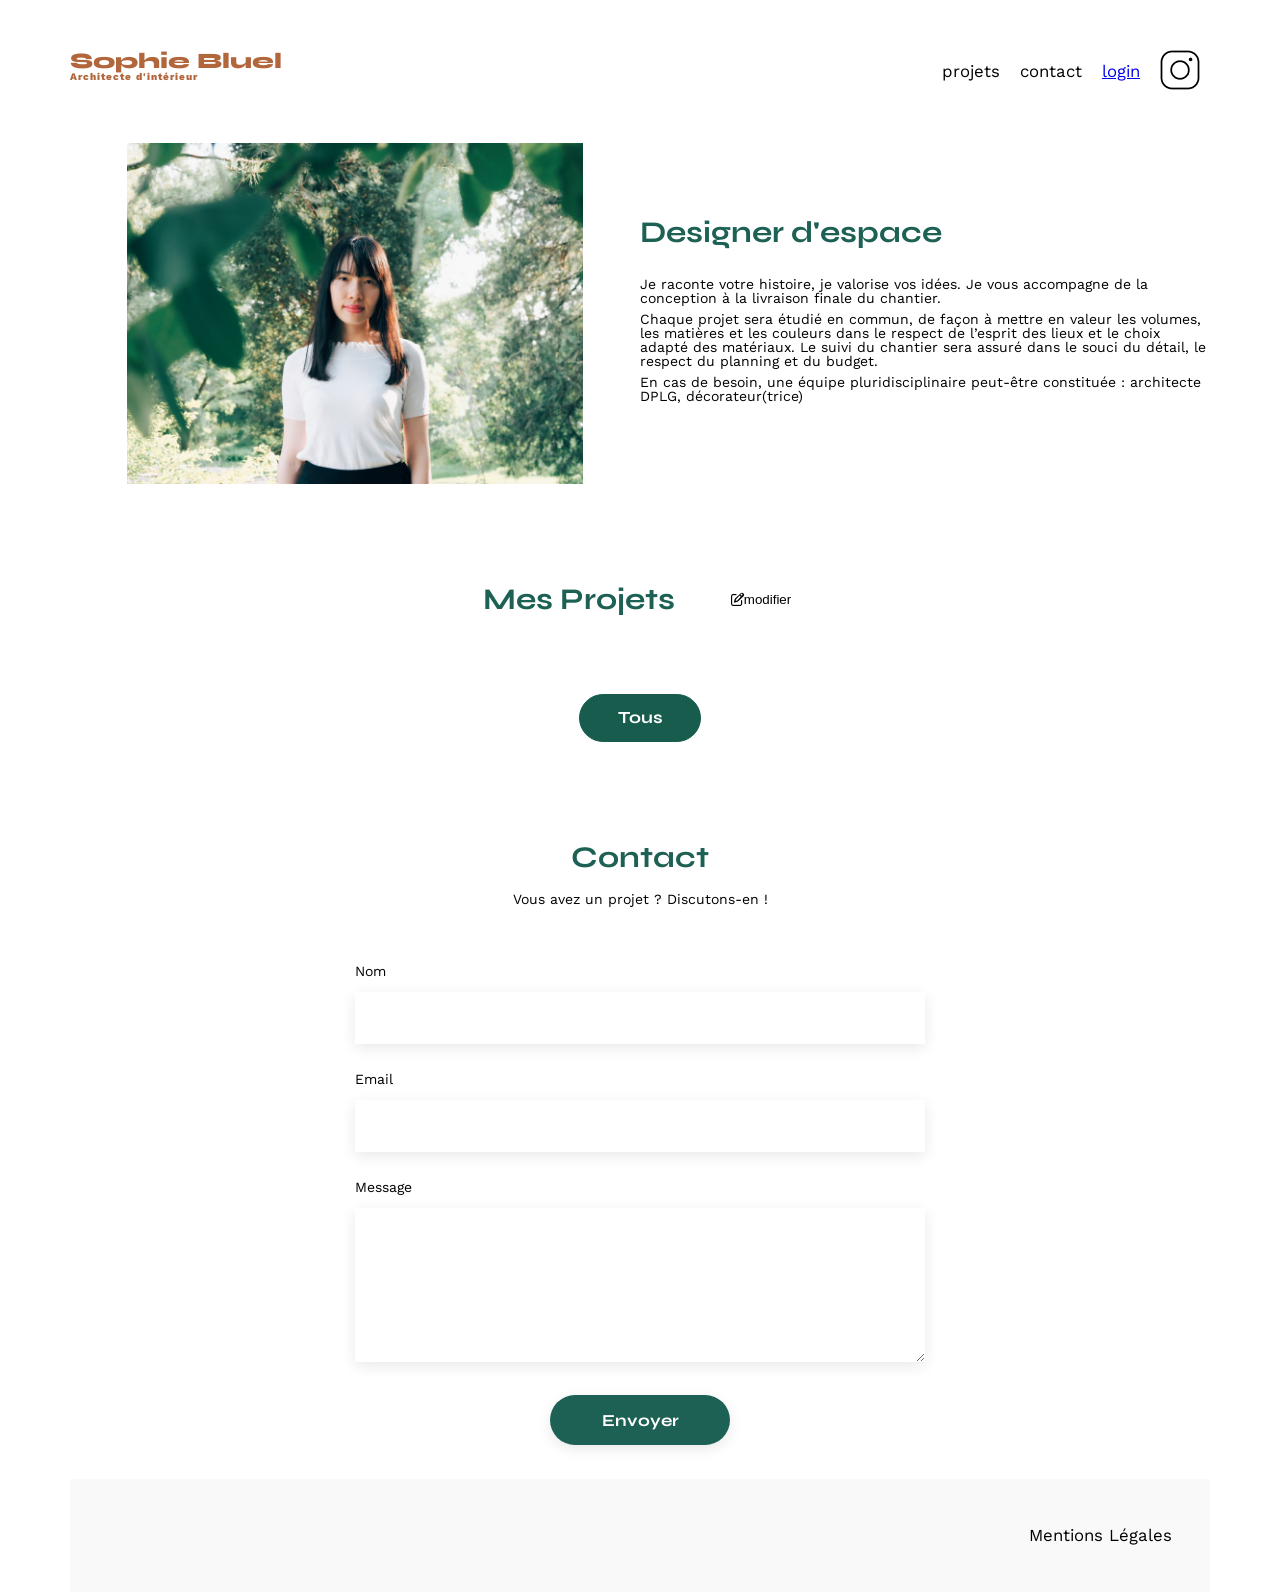
==== FrontEnd/index.html @ 8ef643bb "first commit" ====
<!DOCTYPE html>
<html lang="fr">
<head>
	<meta charset="UTF-8">
	<title>Sophie Bluel - Architecte d'intérieur</title>
	<meta name="viewport" content="width=device-width, initial-scale=1.0">
	<link rel="preconnect" href="https://fonts.googleapis.com">
	<link rel="preconnect" href="https://fonts.gstatic.com" crossorigin>
	<link href="https://fonts.googleapis.com/css2?family=Syne:wght@700;800&family=Work+Sans&display=swap" rel="stylesheet">
	 <link rel="stylesheet" href="https://cdnjs.cloudflare.com/ajax/libs/font-awesome/6.2.1/css/all.min.css"
    integrity="sha512-MV7K8+y+gLIBoVD59lQIYicR65iaqukzvf/nwasF0nqhPay5w/9lJmVM2hMDcnK1OnMGCdVK+iQrJ7lzPJQd1w=="
    crossorigin="anonymous" referrerpolicy="no-referrer">
	<meta name="description" content="">
	<link rel="stylesheet" href="./assets/style.css">
	
</head>
<body>
<header>
	<h1>Sophie Bluel <span>Architecte d'intérieur</span></h1>
	<nav>
		<ul>
			<li>projets</li>
			<li>contact</li>
			<li id="login"><a href="./login.html"> login</a> </li>
			<li><img src="./assets/icons/instagram.png" alt="Instagram"></li>
		</ul>
	</nav>
</header>
<main>
	<section id="introduction">
		<figure>
			<img src="./assets/images/sophie-bluel.png" alt="">
		</figure>
		<article>
			<h2>Designer d'espace</h2>
			<p>Je raconte votre histoire, je valorise vos idées. Je vous accompagne de la conception à la livraison finale du chantier.</p>
			<p>Chaque projet sera étudié en commun, de façon à mettre en valeur les volumes, les matières et les couleurs dans le respect de l’esprit des lieux et le choix adapté des matériaux. Le suivi du chantier sera assuré dans le souci du détail, le respect du planning et du budget.</p>
			<p>En cas de besoin, une équipe pluridisciplinaire peut-être constituée : architecte DPLG, décorateur(trice)</p>
		</article>
	</section>
	<section id="portfolio">
		<div class="icon">
			<h2>Mes Projets</h2>
		<button class="btn-modifier" onclick="openModal()"><i class="fa-regular fa-pen-to-square"></i>modifier</button>
		</div>
		<div class="filter-links">
			<a href="#" class="filter-link active">Tous</a>
		</div>
		<div class="gallery">
			
		</div>
	</section>
	<section id="contact">
		<h2>Contact</h2>
		<p>Vous avez un projet ? Discutons-en !</p>
		<form action="#" method="post">
			<label for="name">Nom</label>
			<input type="text" name="name" id="name">
			<label for="email">Email</label>
			<input type="email" name="email" id="email">
			<label for="message">Message</label>
			<textarea name="message" id="message" cols="30" rows="10"></textarea>
			<input type="submit" value="Envoyer">
		</form>
	</section>
</main>

<footer>
	<nav>
		<ul>
			<li>Mentions Légales</li>
		</ul>
	</nav>
</footer>

<div class="overlay">
<div class="modal modal_gallery" >
	<div class="modal_header">
		<div class="modal_close" onclick="closeModal()"><i class="fa-regular fa-xmark"></i>
		</div>
		<h2 class="modal_header_title">Galerie photo</h2>
	</div>

	<div class="modal_body">
		<div class="gallery-modal">
		</div>
	</div>

	<div class="modal_footer">
		<button class="modal_button addbutton">Ajouter une photo</button>
	</div>
</div>



	<div class="modal modal_ajout hiden">
		<div class="modal_header">
			<div class="modal_close" onclick="closeModal()"><i class="fa-regular fa-xmark"></i>
			</div>
			<h2 class="modal_header_title">Ajout photo</h2>
		</div>
	
		<div class="modal_body">
			<input type="file" name="image" id="ajoutimage">
			<input type="text" name="Nomimage" id="nomimage">
			<select name="categories" id="selectcategories"></select>
			<div class="gallery-modal"></div>
		</div>
	
		<div class="modal_footer">
			<button class="modal_button valid_button" >Valider</button>
		</div>
	</div>
	</div>

<script src="./assets/test.js"></script>

</body>
</html>
---- FrontEnd/assets/style.css ----
/* http://meyerweb.com/eric/tools/css/reset/
   v2.0 | 20110126
   License: none (public domain)
*/

html, body, div, span, applet, object, iframe,
h1, h2, h3, h4, h5, h6, p, blockquote, pre,
a, abbr, acronym, address, big, cite, code,
del, dfn, em, img, ins, kbd, q, s, samp,
small, strike, strong, sub, sup, tt, var,
b, u, i, center,
dl, dt, dd, ol, ul, li,
fieldset, form, label, legend,
table, caption, tbody, tfoot, thead, tr, th, td,
article, aside, canvas, details, embed,
figure, figcaption, footer, header, hgroup,
menu, nav, output, ruby, section, summary,
time, mark, audio, video {
	margin: 0;
	padding: 0;
	border: 0;
	font-size: 100%;
	font: inherit;
	vertical-align: baseline;
}
/* HTML5 display-role reset for older browsers */
article, aside, details, figcaption, figure,
footer, header, hgroup, menu, nav, section {
	display: block;
}
body {
	line-height: 1;
}
ol, ul {
	list-style: none;
}
blockquote, q {
	quotes: none;
}
blockquote:before, blockquote:after,
q:before, q:after {
	content: '';
	content: none;
}
table {
	border-collapse: collapse;
	border-spacing: 0;
}

.icon {
	display: flex;
	justify-content: center;
	align-items: center;
	margin-bottom: 80px;
    margin-top: 100px;
}

.icon h2 {
	margin-right: 50px;
	margin-top: auto;
	margin-bottom: auto;
}

.icon button {
	border: none;
	background: #FFFFFF;
	cursor: pointer;
}
.overlay {
	position: fixed;
	top: 0;
	left: 0;
	width: 100vw;
	height: 100vh;
	background-color: rgba(0,0,0,0.5);
	display: none;
}

.modal{
	position: fixed;
	border-radius: 30px;
	top: 50%;
	left: 50%;
	transform: translate(-50%, -50%);
	width: 600px;
	background: white;
	box-shadow: rgba(99, 99, 99, 0.2) 0px 2px 8px 0px;
	border-radius: 3px;
	padding: 20px 100px;
	

}

.modal figcaption{
	display: none;
}


.modal_close{
	position: absolute;
	top: 8px;
	right: 8px;
	cursor: pointer;
	transition: 0.3s all ease-in-out; 
}

.modal_close .fa-regular {
	width: 20px;
	height: 20px;
}

.modal_close:hover {
    transform: rotate(360deg);
}

.modal_header_title {
	text-align: center;
	font-size: 30px;
	font-family: "Work Sans";
}

.modal_button {
	font-size: 14px;
	color: white;
	font-family: "Syne";
	border-radius: 50px;
	background: #1D6154;
	padding: 5px 50px;
	margin: auto;
	display: block;
	cursor: pointer;
	transition: 0.3s all ease-in-out;
}

.modal_button:hover {
	background-color: #185C4E;
}




/** end reset css**/
body {
	max-width: 1140px;
	margin:auto;
	font-family: 'Work Sans' ;
	font-size: 14px;
}
header {
	display: flex;
	justify-content: space-between;
	margin: 50px 0
}
section {
	margin: 50px 0
}

h1{
	display: flex;
	flex-direction: column;
	font-family: 'Syne';
	font-size: 22px;
	font-weight: 800;
	color: #B1663C
}

h1 > span {
	font-family: 'Work Sans';
	font-size:10px;
	letter-spacing: 0.1em;
;
}

h2{
	font-family: 'Syne';
	font-weight: 700;
	font-size: 30px;
	color: #1D6154
}
nav ul {
	display: flex;
	align-items: center;
	list-style-type: none;

}
nav li {
	padding: 0 10px;
	font-size: 1.2em;
}

li:hover {
	color: #B1663C;
}
#introduction {
	display: flex;
	align-items: center;
}
#introduction figure {
	flex: 1
}
#introduction img {
	display: block;
	margin: auto;
	width: 80%;
}

#introduction article {
	flex: 1
}
#introduction h2 {
	margin-bottom: 1em;
}

#introduction p {
	margin-bottom: 0.5em;
}
#portfolio h2 {
	text-align: center;
	
}
.gallery {
	width: 100%;
	display: grid;
	grid-template-columns: 1fr 1fr 1fr;
	grid-column-gap: 20px;
	grid-row-gap: 20px;
}

.gallery img {
	width: 100%;

}

.gallery-modal{
	display: grid;
    grid-template-columns: 1fr 1fr 1fr 1fr 1fr;
	gap: 20px;
}

.gallery-modal img{
	width: 100%;
}

.trash{
	background: black;
  color: white;
  border-radius: 5px;
  font-weight: bold;
  padding: 5px 5px;
  position: absolute;
  top: 5px;
  right: 5px;
}

.gallery-modal figure {
	position: relative;
	display: inline-block;
	margin: 0;
  }

.hiden{

	display: none;
}

#contact {
	width: 50%;
margin: auto;
}
#contact > * {
	text-align: center;

}
#contact h2{
	margin-bottom: 20px;
}
#contact form {
	text-align: left;
	margin-top:30px;
	display: flex;
	flex-direction: column;
}

#contact input {
	height: 50px;
	font-size: 1.2em;
	border: none;
	box-shadow: 0px 4px 14px rgba(0, 0, 0, 0.09);
}
#contact label {
	margin: 2em 0 1em 0;
}
#contact textarea {
	border: none;
	box-shadow: 0px 4px 14px rgba(0, 0, 0, 0.09);
}

input[type="submit"]{
	font-family: 'Syne';
	font-weight: 700;
	color: white;
	background-color: #1D6154;
	margin : 2em auto ;
	width: 180px;
	text-align: center;
	border-radius: 60px ;
}

footer nav ul {
	display: flex;
	justify-content: flex-end;
	margin: 2em
}

.filter-links {
	display: flex;
	justify-content: center;
	margin: 50px;
	gap: 12px;
}

.filter-links a {
	min-width: 100px;
	padding: 10px;
	text-align: center;
	font-family: Syne, sans-serif;
	font-size: 17px;
	font-weight: 700;
	line-height: 1.5;
	text-decoration: none;
	color: #185C4E;
	border: 1px solid #185C4E;
	border-radius: 50px;
}

.filter-links a:hover,
.filter-links a.active {
	color: #FFFFFF;
	background-color: #185C4E;
}

/****** AUTH SECTION ******/
#auth-section {
	display: flex;
	flex-direction: column;
	width: 35%;
	margin: 0 auto;
	margin-top: 140px;
	align-items: center;
}

#auth-section>* {
	text-align: center;
}

#auth-section h2 {
	margin-bottom: 18px;
	font-weight: bold;
}

#auth-form {
	text-align: left;
	display: flex;
	flex-direction: column;
}

#auth-form input {
	height: 48px;
	font-size: 1.1em;
	border: 1px solid #ccc;
	box-shadow: 0px 3px 12px rgba(0, 0, 0, 0.1);
	padding: 0 10px;
}

#auth-form label {
	margin: 1.8em 0 0.8em 0;
}

.forgot-password {
	color: #3D3D3D;
	font-size: 0.9em;
}

#auth-submit {
	height: 38px;
	font-size: 15px;
	font-family: 'Syne';
	font-weight: 700;
	color: white;
	background-color: #1D6154;
	margin: 1.8em auto;
	width: 190px;
	text-align: center;
	border-radius: 50px;
	transition: background-color 0.3s;
}

#auth-submit:hover {
	background-color: #154d3f;
}

/****** FOOTER ******/
footer {
	background-color: #f9f9f9;
	padding: 20px 0;
}

.footer-nav {
	display: flex;
	justify-content: flex-end;
	margin: 1.5em 2em;
}

.footer-nav li {
	margin-left: 1.5em;
}
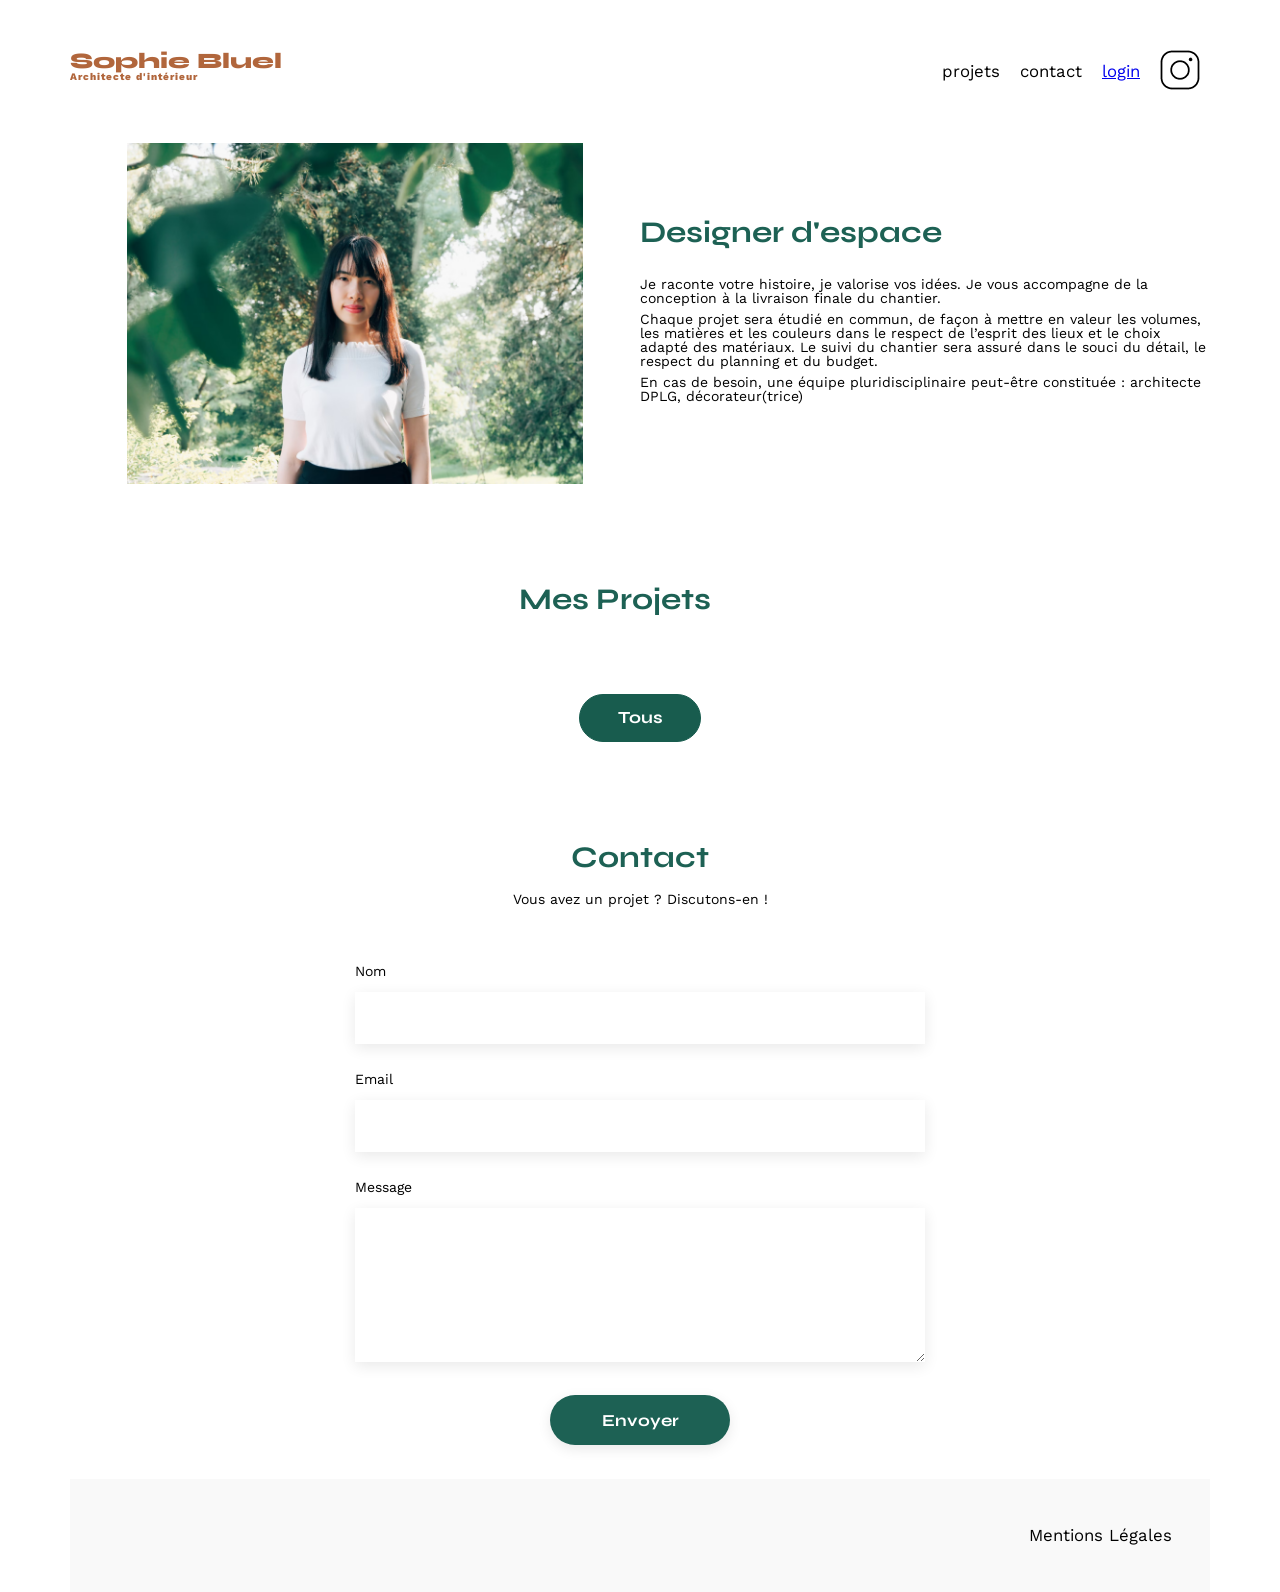
==== commit 8e74c14d: "modification sur la partie "ajouter un projet" et sur la fonction pour afficher les projets" ====
--- a/FrontEnd/index.html
+++ b/FrontEnd/index.html
@@ -74,9 +74,9 @@
 </footer>
 
 <div class="overlay">
-<div class="modal modal_gallery" >
+<div class="modal modal_gallery " >
 	<div class="modal_header">
-		<div class="modal_close" onclick="closeModal()"><i class="fa-regular fa-xmark"></i>
+		<div class="modal_close" onclick="closeModal()"><i class="fa-solid fa-xmark"></i>
 		</div>
 		<h2 class="modal_header_title">Galerie photo</h2>
 	</div>
@@ -94,16 +94,29 @@
 
 
 	<div class="modal modal_ajout hiden">
-		<div class="modal_header">
-			<div class="modal_close" onclick="closeModal()"><i class="fa-regular fa-xmark"></i>
+		<div class="modal_header_ajout">
+			<div class="modal_close" onclick="closeModal()"><i class="fa-solid fa-xmark"></i>
 			</div>
-			<h2 class="modal_header_title">Ajout photo</h2>
+			<i class="fa-solid fa-arrow-left" id="return_modal"></i>
+			<h2 class="modal_header_title_ajout">Ajout photo</h2>
 		</div>
 	
 		<div class="modal_body">
-			<input type="file" name="image" id="ajoutimage">
-			<input type="text" name="Nomimage" id="nomimage">
+			<div class="formatting">
+				<i class="fa-regular fa-image"></i>
+				<button  class="btn"  id="ajoutimage"> + Ajouter une photo </button>
+				<input class="fileinput" type="file" id="fileInput" accept="image/*">
+				<p>jpg, png : 4mo max</p>
+				</div>
+			<div class="belform">
+				<label>Titre</label>
+			<input type="text" name="Nomimage" id="nomimage" >
+			</div>
+
+			<div class="belform">
+				<label>Catégories</label>
 			<select name="categories" id="selectcategories"></select>
+			</div>
 			<div class="gallery-modal"></div>
 		</div>
 	
--- a/FrontEnd/assets/style.css
+++ b/FrontEnd/assets/style.css
@@ -98,27 +98,51 @@
 
 .modal_close{
 	position: absolute;
-	top: 8px;
-	right: 8px;
+	top: 30px;
+	right: 30px;
+	font-size: 20px;
 	cursor: pointer;
-	transition: 0.3s all ease-in-out; 
-}
-
-.modal_close .fa-regular {
-	width: 20px;
-	height: 20px;
-}
-
-.modal_close:hover {
-    transform: rotate(360deg);
-}
+	
+}
+
+
+
 
 .modal_header_title {
 	text-align: center;
 	font-size: 30px;
 	font-family: "Work Sans";
-}
-
+	margin: 30px;
+}
+
+.modal_header_title_ajout{
+	text-align: center;
+	font-size: 30px;
+	font-family: "Work Sans";
+	margin: auto;
+	margin-bottom: 20px;
+}
+
+.modal_header_ajout{
+	display: flex;
+	
+	align-items: center;
+}
+
+.modal_body{
+	display: flex;
+	flex-direction: column;
+	justify-content: center;
+	align-items: center;
+	margin-bottom: 40px;
+}
+
+.fa-arrow-left{
+	position: absolute;
+	top: 30px;
+	left: 30px;
+	font-size: 20px;
+}
 .modal_button {
 	font-size: 14px;
 	color: white;
@@ -136,7 +160,19 @@
 	background-color: #185C4E;
 }
 
-
+.btn{
+	width: 50%;
+	border-radius: 30px;
+	color: #306685;
+	background: #CBD6DC;
+	padding: 15px;
+	border: none;
+	margin: 15px 15px;
+}
+
+.fileinput{
+	display: none;
+}
 
 
 /** end reset css**/
@@ -306,6 +342,48 @@
 	border-radius: 60px ;
 }
 
+#nomimage{
+	width: 410px;
+	height: 51px;
+	box-shadow: 0 0 0.5em rgba(0, 0, 0, 0.1);
+	border: none;
+}
+
+#selectcategories{
+	width: 420px;
+	height: 51px;
+	box-shadow: 0 0 0.5em rgba(0, 0, 0, 0.1);
+	border: none;
+}
+
+label{
+	margin-bottom: 10px;
+	font-size: 14px;
+	font-family: "Work Sans";
+}
+
+.belform{
+	display: flex;
+	justify-content: space-between;
+	flex-direction: column;
+	margin-top: 30px;
+}
+
+.formatting{
+	display: flex;
+	flex-direction: column;
+	background-color: #E8F1F6;
+	padding: 50px;
+	width: 70%;
+	align-items: center;
+	margin-top: 30px;
+}
+
+.fa-image{
+	font-size: 80px;
+	color: #B9C5CC;
+}
+
 footer nav ul {
 	display: flex;
 	justify-content: flex-end;
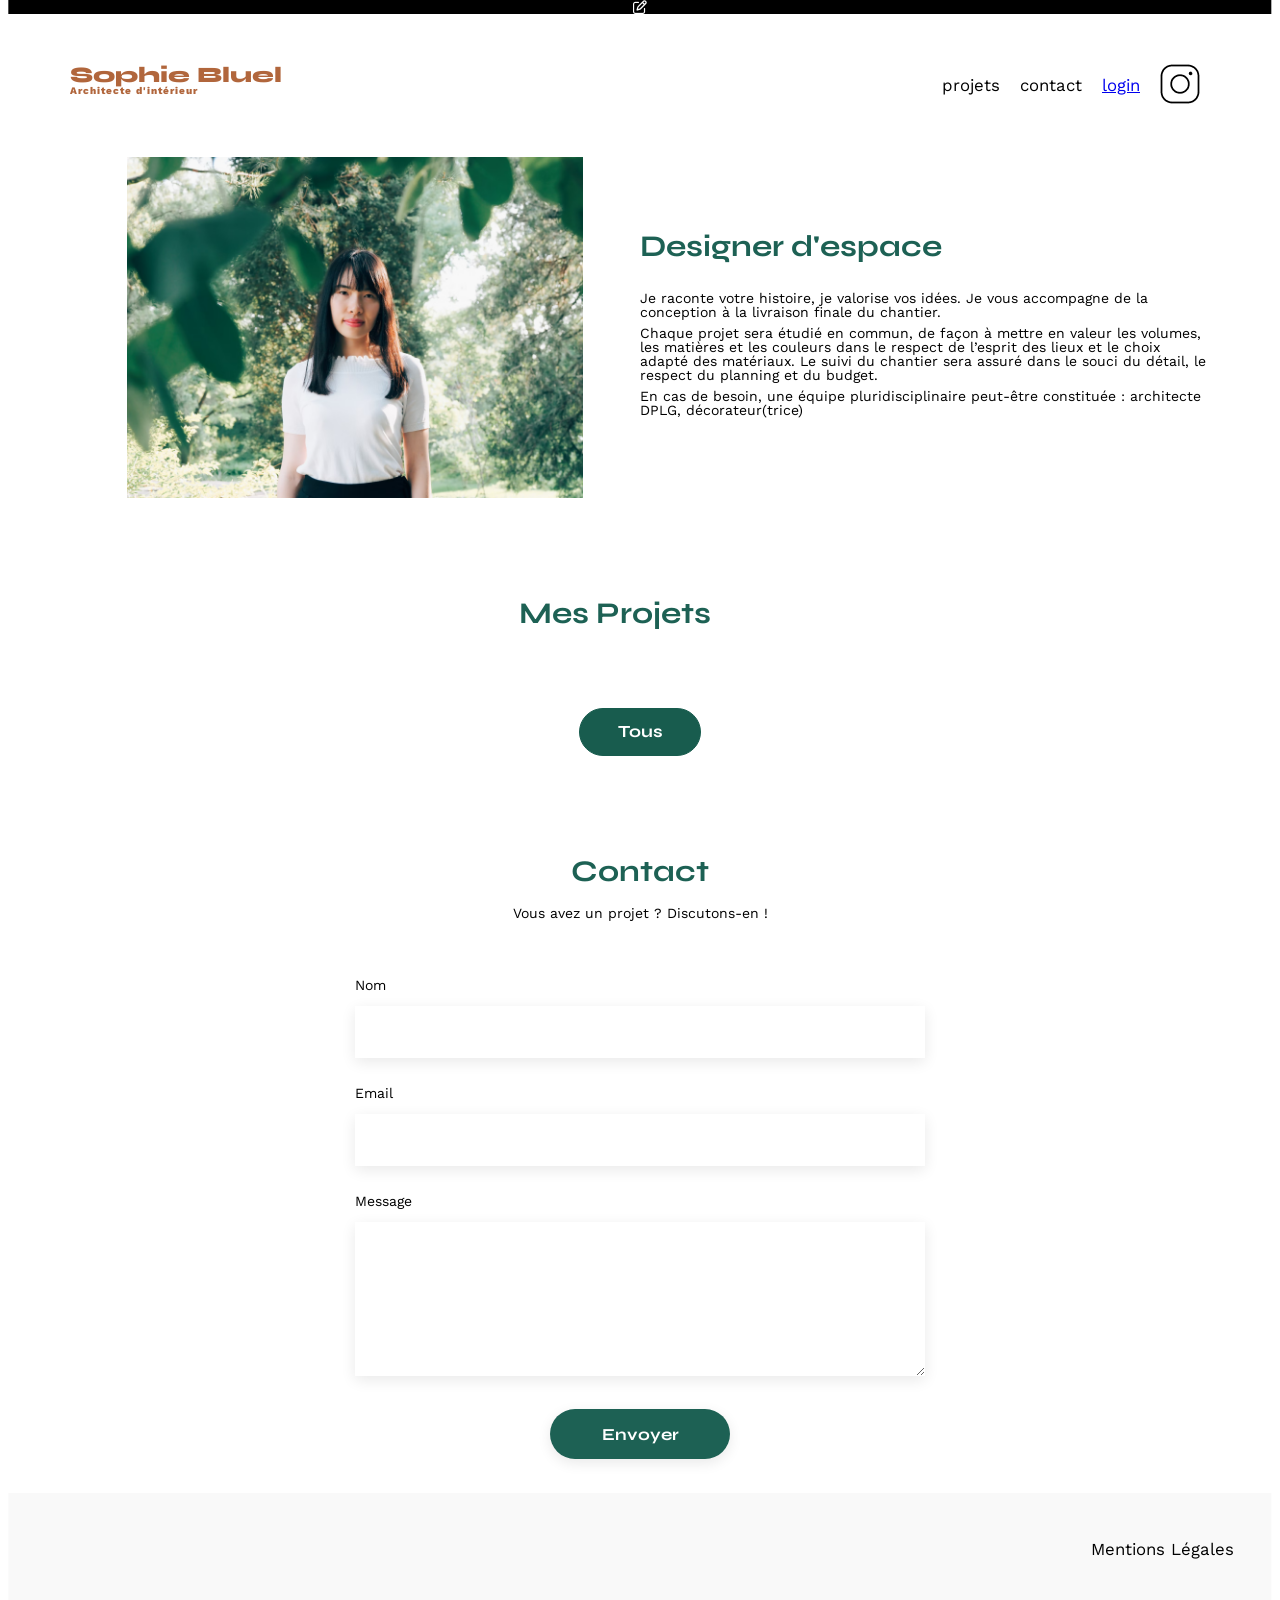
==== commit 09d3a94b: "ajout de la barre d'administrateur" ====
--- a/FrontEnd/index.html
+++ b/FrontEnd/index.html
@@ -15,6 +15,9 @@
 	
 </head>
 <body>
+<div class="admin">
+	<i class="fa-regular fa-pen-to-square"></i>
+</div>
 <header>
 	<h1>Sophie Bluel <span>Architecte d'intérieur</span></h1>
 	<nav>
@@ -100,33 +103,38 @@
 			<i class="fa-solid fa-arrow-left" id="return_modal"></i>
 			<h2 class="modal_header_title_ajout">Ajout photo</h2>
 		</div>
-	
-		<div class="modal_body">
-			<div class="formatting">
-				<i class="fa-regular fa-image"></i>
-				<button  class="btn"  id="ajoutimage"> + Ajouter une photo </button>
-				<input class="fileinput" type="file" id="fileInput" accept="image/*">
-				<p>jpg, png : 4mo max</p>
+		<form action="#" id="form">
+			<div class="modal_body">
+				<div class="formatting">
+					<i class="fa-regular fa-image"></i>
+					<button  class="btn"  id="ajoutimage"> + Ajouter une photo </button>
+					<input class="fileinput" type="file" id="fileInput" accept="image/*">
+					<p>jpg, png : 4mo max</p>
+					<p id="error-image">Veuillez ajouter une image.</p>
+					</div>
+
+				<div class="belform">
+					<label>Titre</label>
+				<input type="text" name="Nomimage" id="nomimage" >
+					<p id="error-title">Veuillez entrer un titre.</p>
 				</div>
-			<div class="belform">
-				<label>Titre</label>
-			<input type="text" name="Nomimage" id="nomimage" >
+
+				<div class="belform">
+					<label>Catégories</label>
+				<select name="categories" id="selectcategories"></select>
+				</div>
+				<div class="gallery-modal"></div>
+				<p id="error-category">Veuillez sélectionner une catégorie.</p>
 			</div>
-
-			<div class="belform">
-				<label>Catégories</label>
-			<select name="categories" id="selectcategories"></select>
+		
+			<div class="modal_footer">
+				<button class="modal_button valid_button" >Valider</button>
 			</div>
-			<div class="gallery-modal"></div>
-		</div>
-	
-		<div class="modal_footer">
-			<button class="modal_button valid_button" >Valider</button>
-		</div>
+		</form>
 	</div>
 	</div>
 
-<script src="./assets/test.js"></script>
+<script src="./assets/work.js"></script>
 
 </body>
 </html>
--- a/FrontEnd/assets/style.css
+++ b/FrontEnd/assets/style.css
@@ -66,6 +66,31 @@
 	background: #FFFFFF;
 	cursor: pointer;
 }
+
+.admin {
+	background-color: #000000;
+	display: flex;
+	justify-content: center;
+	align-items: center;
+	margin: 0px;
+	padding: 0;
+	position: relative;
+	left: 50%;
+	transform: translateX(-50%);
+	width: 98.7vw;
+}
+
+.admin .fa-regular {
+	color: white;
+}
+
+.admin button {
+	background-color: transparent;
+	border: none;
+	color: white;
+	padding: 15px;
+}
+
 .overlay {
 	position: fixed;
 	top: 0;
@@ -459,6 +484,27 @@
 	font-size: 0.9em;
 }
 
+#error-message{
+	color: red; 
+	display: none;
+	margin-bottom: 20px;
+}
+
+#error-image{
+	color: red; 
+	display: none;
+}
+
+#error-title{
+	color: red; 
+	display: none;
+}
+
+#error-category{
+	color: red; 
+	display: none;
+}
+
 #auth-submit {
 	height: 38px;
 	font-size: 15px;
@@ -481,6 +527,10 @@
 footer {
 	background-color: #f9f9f9;
 	padding: 20px 0;
+	position: relative;
+	left: 50%;
+	transform: translateX(-50%);
+	width: 98.7vw;
 }
 
 .footer-nav {
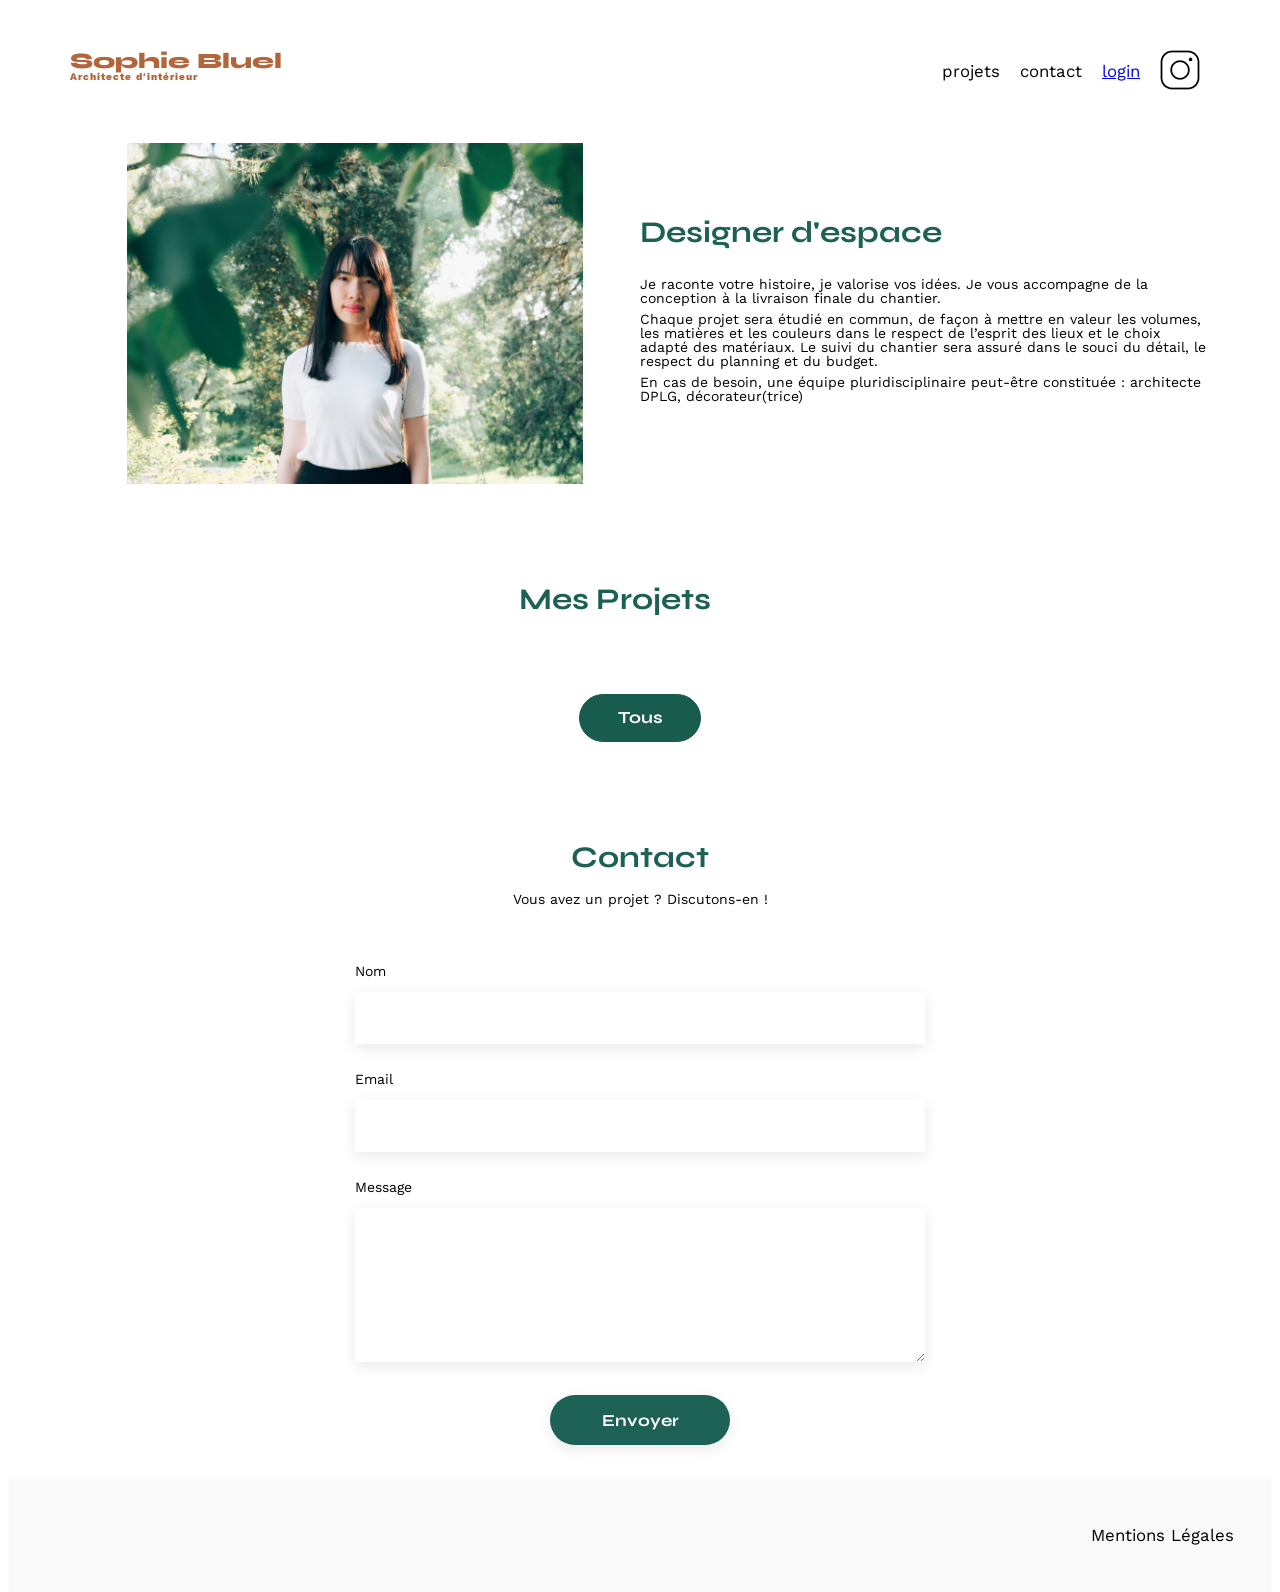
==== commit 2fd6b21d: "modification de la barre d'admin" ====
--- a/FrontEnd/index.html
+++ b/FrontEnd/index.html
@@ -15,9 +15,6 @@
 	
 </head>
 <body>
-<div class="admin">
-	<i class="fa-regular fa-pen-to-square"></i>
-</div>
 <header>
 	<h1>Sophie Bluel <span>Architecte d'intérieur</span></h1>
 	<nav>
@@ -106,13 +103,13 @@
 		<form action="#" id="form">
 			<div class="modal_body">
 				<div class="formatting">
+					<img id="previewImage" style="max-width: 100px; border-radius: 5px; display: none;">
 					<i class="fa-regular fa-image"></i>
 					<button  class="btn"  id="ajoutimage"> + Ajouter une photo </button>
 					<input class="fileinput" type="file" id="fileInput" accept="image/*">
 					<p>jpg, png : 4mo max</p>
 					<p id="error-image">Veuillez ajouter une image.</p>
-					</div>
-
+				</div>
 				<div class="belform">
 					<label>Titre</label>
 				<input type="text" name="Nomimage" id="nomimage" >
--- a/FrontEnd/assets/style.css
+++ b/FrontEnd/assets/style.css
@@ -89,6 +89,7 @@
 	border: none;
 	color: white;
 	padding: 15px;
+	cursor: pointer;
 }
 
 .overlay {
